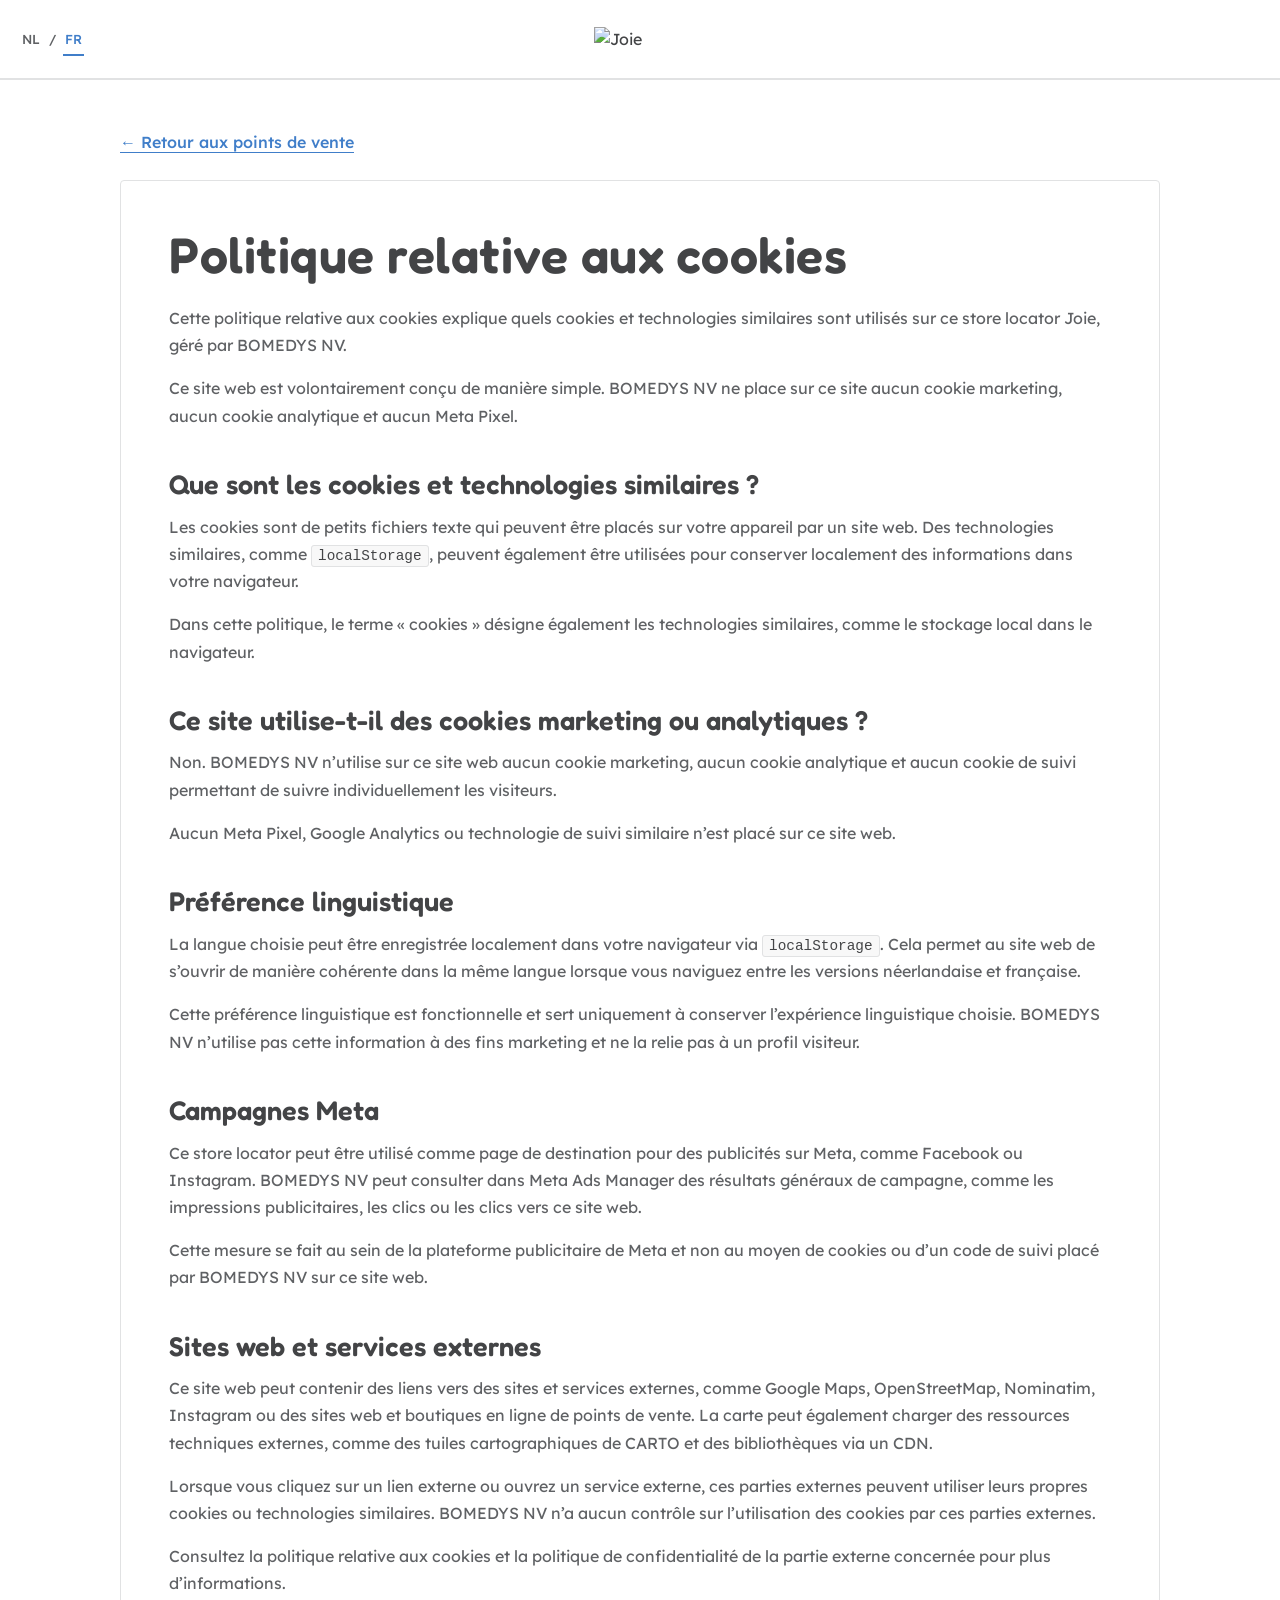
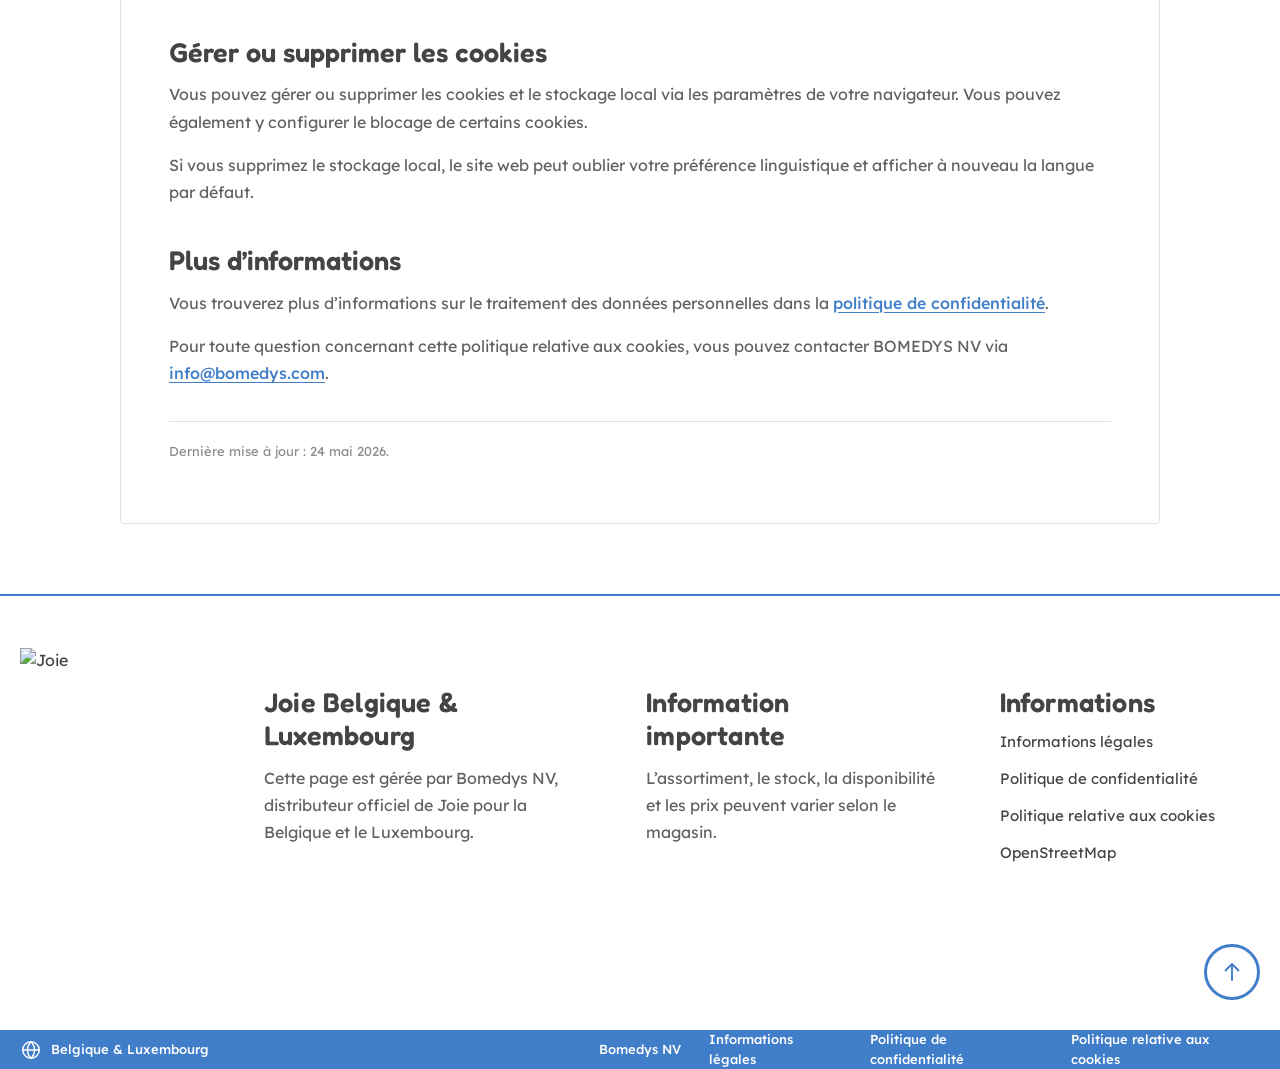
==== cookies-fr.html @ 5fff24c4 "Add files via upload" ====
<!DOCTYPE html>

<html lang="fr">
<head>
<meta charset="utf-8"/>
<meta content="width=device-width, initial-scale=1.0" name="viewport"/>
<title>Politique relative aux cookies | Points de vente Joie Belgique et Luxembourg</title>
<meta content="Politique relative aux cookies du store locator Joie pour la Belgique et le Luxembourg, géré par BOMEDYS NV." name="description"/>
<meta content="noindex, follow" name="robots"/>




<link href="https://fonts.googleapis.com" rel="preconnect"/><link crossorigin="" href="https://fonts.gstatic.com" rel="preconnect"/><link href="https://fonts.googleapis.com/css2?family=Fredoka:wght@400;500;600;700&amp;family=Lexend:wght@300;400;500;600;700&amp;display=swap" rel="stylesheet"/><link href="./joie-design-system.css" rel="stylesheet"/><link href="./joie-legal-pages.css" rel="stylesheet"/></head>
<body class="joie-legal-page">

<header class="joie-site-header">
<div class="joie-utility-bar">
<div class="joie-utility-inner">
<nav aria-label="Choix de langue" class="joie-language-switch">
<a class="" href="./cookies.html" hreflang="nl" lang="nl">NL</a>
<span aria-hidden="true">/</span>
<a class="active" href="./cookies-fr.html" hreflang="fr" lang="fr" aria-current="page">FR</a>
</nav>
<a aria-label="Joie" class="joie-main-logo" href="./index-fr.html">
<img alt="Joie" src="./assets/joie-logo.webp"/>
</a>
</div>
</div>
</header>

<main class="page">
<a class="back-link" href="./index-fr.html">← Retour aux points de vente</a>
<article class="content-card">
<h1>Politique relative aux cookies</h1>
<p>
        Cette politique relative aux cookies explique quels cookies et technologies similaires sont utilisés sur ce
        store locator Joie, géré par BOMEDYS NV.
      </p>
<p>
        Ce site web est volontairement conçu de manière simple. BOMEDYS NV ne place sur ce site aucun cookie marketing,
        aucun cookie analytique et aucun Meta Pixel.
      </p>
<h2>Que sont les cookies et technologies similaires ?</h2>
<p>
        Les cookies sont de petits fichiers texte qui peuvent être placés sur votre appareil par un site web.
        Des technologies similaires, comme <code>localStorage</code>, peuvent également être utilisées pour conserver
        localement des informations dans votre navigateur.
      </p>
<p>
        Dans cette politique, le terme « cookies » désigne également les technologies similaires, comme le stockage local
        dans le navigateur.
      </p>
<h2>Ce site utilise-t-il des cookies marketing ou analytiques ?</h2>
<p>
        Non. BOMEDYS NV n’utilise sur ce site web aucun cookie marketing, aucun cookie analytique et aucun cookie de suivi
        permettant de suivre individuellement les visiteurs.
      </p>
<p>
        Aucun Meta Pixel, Google Analytics ou technologie de suivi similaire n’est placé sur ce site web.
      </p>
<h2>Préférence linguistique</h2>
<p>
        La langue choisie peut être enregistrée localement dans votre navigateur via <code>localStorage</code>.
        Cela permet au site web de s’ouvrir de manière cohérente dans la même langue lorsque vous naviguez entre
        les versions néerlandaise et française.
      </p>
<p>
        Cette préférence linguistique est fonctionnelle et sert uniquement à conserver l’expérience linguistique choisie.
        BOMEDYS NV n’utilise pas cette information à des fins marketing et ne la relie pas à un profil visiteur.
      </p>
<h2>Campagnes Meta</h2>
<p>
        Ce store locator peut être utilisé comme page de destination pour des publicités sur Meta, comme Facebook ou Instagram.
        BOMEDYS NV peut consulter dans Meta Ads Manager des résultats généraux de campagne, comme les impressions publicitaires,
        les clics ou les clics vers ce site web.
      </p>
<p>
        Cette mesure se fait au sein de la plateforme publicitaire de Meta et non au moyen de cookies ou d’un code de suivi
        placé par BOMEDYS NV sur ce site web.
      </p>
<h2>Sites web et services externes</h2>
<p>
        Ce site web peut contenir des liens vers des sites et services externes, comme Google Maps, OpenStreetMap,
        Nominatim, Instagram ou des sites web et boutiques en ligne de points de vente. La carte peut également charger
        des ressources techniques externes, comme des tuiles cartographiques de CARTO et des bibliothèques via un CDN.
      </p>
<p>
        Lorsque vous cliquez sur un lien externe ou ouvrez un service externe, ces parties externes peuvent utiliser
        leurs propres cookies ou technologies similaires. BOMEDYS NV n’a aucun contrôle sur l’utilisation des cookies
        par ces parties externes.
      </p>
<p>
        Consultez la politique relative aux cookies et la politique de confidentialité de la partie externe concernée
        pour plus d’informations.
      </p>
<h2>Gérer ou supprimer les cookies</h2>
<p>
        Vous pouvez gérer ou supprimer les cookies et le stockage local via les paramètres de votre navigateur.
        Vous pouvez également y configurer le blocage de certains cookies.
      </p>
<p>
        Si vous supprimez le stockage local, le site web peut oublier votre préférence linguistique et afficher à nouveau
        la langue par défaut.
      </p>
<h2>Plus d’informations</h2>
<p>
        Vous trouverez plus d’informations sur le traitement des données personnelles dans la
        <a href="./privacy-fr.html">politique de confidentialité</a>.
      </p>
<p>
        Pour toute question concernant cette politique relative aux cookies, vous pouvez contacter BOMEDYS NV via
        <a href="mailto:info@bomedys.com">info@bomedys.com</a>.
      </p>
<p class="small-note">
        Dernière mise à jour : 24 mai 2026.
      </p>
</article>
</main>

<footer class="site-footer">
<div class="joie-footer-rule"></div>
<div class="joie-footer-main">
<section aria-label="Joie" class="joie-footer-brand">
<img alt="Joie" src="./assets/joie-logo.webp"/>
</section>
<section class="joie-footer-column">
<h2>Joie Belgique &amp; Luxembourg</h2>
<p class="footer-official">Cette page est gérée par Bomedys NV, distributeur officiel de Joie pour la Belgique et le Luxembourg.</p>
</section>
<section class="joie-footer-column">
<h2>Information importante</h2>
<p class="footer-disclaimer">L’assortiment, le stock, la disponibilité et les prix peuvent varier selon le magasin.</p>
</section>
<section class="joie-footer-column joie-footer-links-column">
<h2>Informations</h2>
<nav aria-label="Informations" class="footer-links"><a href="./info-fr.html">Informations légales</a><a href="./privacy-fr.html">Politique de confidentialité</a><a href="./cookies-fr.html">Politique relative aux cookies</a><a href="./openstreetmap-fr.html">OpenStreetMap</a></nav>
</section>
</div>
<button aria-label="Retour en haut" class="joie-back-to-top" data-joie-back-to-top="" type="button"><svg aria-hidden="true" viewbox="0 0 24 24"><path d="M12 20V4M5.5 10.5 12 4l6.5 6.5"></path></svg></button>
<div class="joie-footer-bottom">
<div class="joie-footer-bottom-inner">
<span class="joie-footer-region"><svg aria-hidden="true" viewbox="0 0 24 24"><circle cx="12" cy="12" r="9"></circle><path d="M3 12h18M12 3c2.5 2.5 3.8 5.5 3.8 9S14.5 18.5 12 21M12 3C9.5 5.5 8.2 8.5 8.2 12S9.5 18.5 12 21"></path></svg><span>Belgique &amp; Luxembourg</span></span>
<span class="joie-footer-owner">Bomedys NV</span>
<nav aria-label="Informations"><a href="./info-fr.html">Informations légales</a><a href="./privacy-fr.html">Politique de confidentialité</a><a href="./cookies-fr.html">Politique relative aux cookies</a></nav>
</div>
</div>
</footer>

<script>
    try { window.localStorage.setItem('joie_language', 'fr'); } catch (error) {}
  </script>
<script src="./joie-shell.js"></script></body>
</html>
---- joie-design-system.css ----
/*
 * Joie BeLux Store Locator - shared brand shell
 * Based on the supplied Joie design system and brand references.
 * The header intentionally contains only the Joie logo and NL/FR language choice.
 * No proprietary font binaries are bundled.
 */

:root {
  --joie-slate-900: #212122;
  --joie-slate-800: #2f3031;
  --joie-slate-700: #434446;
  --joie-slate-600: #5f6164;
  --joie-slate-500: #898b8e;
  --joie-slate-400: #c4c5c7;
  --joie-slate-300: #e1e2e3;
  --joie-slate-200: #f0f0f1;
  --joie-slate-100: #f8f8f8;
  --joie-periwinkle-900: #0e1e32;
  --joie-periwinkle-800: #142b47;
  --joie-periwinkle-700: #1d3d65;
  --joie-periwinkle-600: #295891;
  --joie-periwinkle-500: #3777c4;
  --joie-action-blue: #407ec9;
  --joie-periwinkle-300: #cfdff2;
  --joie-periwinkle-200: #e7eff8;
  --joie-periwinkle-100: #f3f7fc;
  --joie-mango-900: #573d00;
  --joie-mango-700: #926600;
  --joie-mango-500: #f2a900;
  --joie-mango-400: #ffcd58;
  --joie-mango-200: #ffebbe;
  --joie-mango-100: #fff3d6;
  --joie-mango-50: #fff7e5;
  --joie-mint-900: #25675a;
  --joie-mint-300: #dcf3ee;
  --joie-mint-200: #e9f7f4;
  --joie-mint-100: #f1faf8;
  --joie-cherry-700: #b9071f;
  --joie-cherry-50: #feeef0;
  --joie-ivory-500: #f7f4f0;
  --joie-white: #fff;

  --joie-font-body: "Lexend", -apple-system, BlinkMacSystemFont, "Segoe UI", sans-serif;
  --joie-font-heading: "Mikado", "Fredoka", "Lexend", sans-serif;
  --joie-font-signature: "Colfax", "Lexend", sans-serif;

  --joie-shell-width: 1280px;
  --joie-page-gutter: clamp(20px, 4vw, 64px);
  --joie-radius: 4px;
  --joie-header-height: 78px;
  --joie-focus: 0 0 0 4px rgba(64, 126, 201, .22);
}

*,
*::before,
*::after {
  box-sizing: border-box;
}

html {
  min-width: 320px;
  scroll-behavior: smooth;
  scroll-padding-top: calc(var(--joie-header-height) + 24px);
  color-scheme: light;
}

body {
  margin: 0;
  min-height: 100vh;
  background: var(--joie-white);
  color: var(--joie-slate-700);
  font-family: var(--joie-font-body);
  font-size: 16px;
  font-weight: 400;
  line-height: 1.5;
  -webkit-font-smoothing: antialiased;
  text-rendering: optimizeLegibility;
}

img,
svg {
  display: block;
  max-width: 100%;
}

button,
input,
select,
textarea {
  font: inherit;
}

button,
a {
  -webkit-tap-highlight-color: transparent;
}

a {
  color: inherit;
}

a:focus-visible,
button:focus-visible,
input:focus-visible,
select:focus-visible,
textarea:focus-visible {
  outline: none;
  box-shadow: var(--joie-focus);
}

[hidden] {
  display: none !important;
}

/* Simplified sticky header: language choice plus centered Joie logo only. */

.joie-site-header {
  position: sticky;
  top: 0;
  z-index: 1200;
  width: 100%;
  border-bottom: 2px solid var(--joie-slate-300);
  background: var(--joie-white);
}

.joie-utility-bar,
.joie-utility-inner {
  height: var(--joie-header-height);
}

.joie-utility-inner {
  position: relative;
  width: min(calc(100% - 40px), var(--joie-shell-width));
  margin: 0 auto;
  display: flex;
  align-items: center;
}

.joie-main-logo {
  position: absolute;
  left: 50%;
  top: 50%;
  width: 92px;
  height: 44px;
  display: grid;
  place-items: center;
  transform: translate(-50%, -50%);
  text-decoration: none;
}

.joie-main-logo img {
  width: 92px;
  height: auto;
}

.joie-language-switch {
  min-width: 96px;
  display: inline-flex;
  align-items: center;
  gap: 7px;
  color: var(--joie-slate-600);
  font-size: 13px;
  font-weight: 500;
  line-height: 1;
}

.joie-language-switch a {
  padding: 10px 2px 8px;
  border-bottom: 2px solid transparent;
  color: inherit;
  text-decoration: none;
}

.joie-language-switch a:hover,
.joie-language-switch a.active {
  border-bottom-color: var(--joie-action-blue);
  color: var(--joie-action-blue);
}

/* Footer */

.site-footer {
  position: relative;
  margin-top: auto;
  background: var(--joie-white);
  color: var(--joie-slate-700);
}

.joie-footer-rule {
  height: 2px;
  margin: 0;
  background: var(--joie-action-blue);
}

.joie-footer-main {
  width: min(calc(100% - 40px), var(--joie-shell-width));
  min-height: 434px;
  margin: 0 auto;
  padding: 52px 0 70px;
  display: grid;
  grid-template-columns: 180px 1.1fr 1fr .9fr;
  gap: clamp(42px, 5vw, 86px);
  align-items: start;
}

.joie-footer-brand img {
  width: 112px;
  height: auto;
}

.joie-footer-column h2 {
  margin: 0 0 24px;
  color: var(--joie-action-blue);
  font-family: var(--joie-font-heading);
  font-size: 18px;
  font-weight: 600;
  letter-spacing: .2px;
  line-height: 1.3;
}

.joie-footer-column p {
  margin: 0;
  color: var(--joie-slate-600);
  font-size: 14px;
  line-height: 1.75;
}

.joie-footer-links-column .footer-links {
  display: grid;
  align-items: start;
  gap: 16px;
}

.joie-footer-links-column .footer-links a {
  width: fit-content;
  color: var(--joie-slate-700);
  font-size: 15px;
  line-height: 1.4;
  text-decoration: none;
}

.joie-footer-links-column .footer-links a:hover {
  color: var(--joie-action-blue);
  text-decoration: underline;
  text-underline-offset: 4px;
}

.joie-back-to-top {
  position: absolute;
  right: max(20px, calc((100% - var(--joie-shell-width)) / 2));
  bottom: 70px;
  width: 56px;
  height: 56px;
  padding: 13px;
  border: 3px solid var(--joie-action-blue);
  border-radius: 50%;
  display: grid;
  place-items: center;
  background: var(--joie-white);
  color: var(--joie-action-blue);
  cursor: pointer;
}

.joie-back-to-top:hover {
  background: var(--joie-periwinkle-100);
}

.joie-back-to-top svg {
  width: 24px;
  height: 24px;
  fill: none;
  stroke: currentColor;
  stroke-width: 1.85;
  stroke-linecap: round;
  stroke-linejoin: round;
}

.joie-footer-bottom {
  min-height: 40px;
  display: flex;
  align-items: center;
  background: var(--joie-action-blue);
  color: var(--joie-white);
}

.joie-footer-bottom-inner {
  width: min(calc(100% - 40px), var(--joie-shell-width));
  min-height: 40px;
  margin: 0 auto;
  display: grid;
  grid-template-columns: 1fr auto 1fr;
  align-items: center;
  gap: 28px;
  font-size: 13px;
  font-weight: 500;
}

.joie-footer-region {
  display: inline-flex;
  align-items: center;
  gap: 9px;
}

.joie-footer-region svg {
  width: 22px;
  height: 22px;
  fill: none;
  stroke: currentColor;
  stroke-width: 1.6;
  stroke-linecap: round;
  stroke-linejoin: round;
}

.joie-footer-owner {
  text-align: center;
}

.joie-footer-bottom nav {
  display: flex;
  justify-content: flex-end;
  gap: 28px;
}

.joie-footer-bottom a {
  color: inherit;
  text-decoration: none;
}

.joie-footer-bottom a:hover {
  text-decoration: underline;
  text-underline-offset: 3px;
}

@media (max-width: 980px) {
  :root {
    --joie-header-height: 64px;
  }

  .joie-utility-inner {
    width: calc(100% - 28px);
  }

  .joie-main-logo {
    width: 74px;
    height: 40px;
  }

  .joie-main-logo img {
    width: 74px;
  }

  .joie-language-switch {
    min-width: 82px;
    gap: 5px;
    font-size: 12px;
  }

  .joie-language-switch a {
    padding-inline: 1px;
  }

  .joie-footer-main {
    grid-template-columns: 130px 1fr 1fr;
    gap: 38px;
  }

  .joie-footer-links-column {
    grid-column: 2 / -1;
  }
}

@media (max-width: 720px) {
  .joie-footer-main {
    min-height: 0;
    padding: 38px 0 86px;
    grid-template-columns: 1fr;
    gap: 32px;
  }

  .joie-footer-links-column {
    grid-column: auto;
  }

  .joie-footer-brand img {
    width: 92px;
  }

  .joie-footer-column h2 {
    margin-bottom: 12px;
  }

  .joie-back-to-top {
    right: 20px;
    bottom: 94px;
    width: 50px;
    height: 50px;
  }

  .joie-footer-bottom-inner {
    padding: 14px 0;
    grid-template-columns: 1fr;
    gap: 9px;
    justify-items: start;
  }

  .joie-footer-owner {
    text-align: left;
  }

  .joie-footer-bottom nav {
    flex-wrap: wrap;
    justify-content: flex-start;
    gap: 9px 18px;
  }
}

@media (prefers-reduced-motion: reduce) {
  *,
  *::before,
  *::after {
    scroll-behavior: auto !important;
    transition-duration: .01ms !important;
    animation-duration: .01ms !important;
    animation-iteration-count: 1 !important;
  }
}
---- joie-legal-pages.css ----
.joie-legal-page {
  min-height: 100vh;
  display: flex;
  flex-direction: column;
}

.joie-legal-page .page {
  width: min(calc(100% - 40px), 1040px);
  margin: 0 auto;
  padding: 50px 0 70px;
  flex: 1 0 auto;
}

.joie-legal-page .back-link {
  width: fit-content;
  margin: 0 0 26px;
  display: inline-flex;
  align-items: center;
  color: var(--joie-action-blue);
  font-size: 16px;
  font-weight: 500;
  text-decoration: underline;
  text-underline-offset: 4px;
}

.joie-legal-page .back-link:hover {
  color: var(--joie-periwinkle-700);
}

.joie-legal-page .content-card {
  padding: 44px 48px;
  border: 1px solid var(--joie-slate-300);
  border-radius: var(--joie-radius);
  background: var(--joie-white);
}

.joie-legal-page h1 {
  margin: 0 0 20px;
  color: var(--joie-slate-700);
  font-family: var(--joie-font-heading);
  font-size: clamp(38px, 5vw, 50px);
  font-weight: 600;
  letter-spacing: .5px;
  line-height: 1.2;
}

.joie-legal-page h2 {
  margin: 38px 0 12px;
  color: var(--joie-slate-700);
  font-family: var(--joie-font-heading);
  font-size: 27px;
  font-weight: 600;
  line-height: 1.25;
}

.joie-legal-page p,
.joie-legal-page li {
  color: var(--joie-slate-600);
  font-size: 16px;
  line-height: 1.7;
}

.joie-legal-page p {
  margin: 0 0 16px;
}

.joie-legal-page ul,
.joie-legal-page ol {
  margin: 10px 0 22px;
  padding-left: 24px;
}

.joie-legal-page li + li {
  margin-top: 8px;
}

.joie-legal-page .content-card a {
  color: var(--joie-action-blue);
  font-weight: 500;
  text-decoration: underline;
  text-underline-offset: 3px;
}

.joie-legal-page .content-card a:hover {
  color: var(--joie-periwinkle-700);
}

.joie-legal-page code {
  padding: 2px 6px;
  border: 1px solid var(--joie-slate-300);
  border-radius: 3px;
  background: var(--joie-slate-100);
  color: var(--joie-slate-700);
  font-family: ui-monospace, SFMono-Regular, Menlo, Consolas, monospace;
  font-size: .9em;
}

.joie-legal-page .company-card {
  margin: 18px 0 24px;
  padding: 22px 24px;
  border-left: 5px solid var(--joie-mint-900);
  border-radius: var(--joie-radius);
  background: var(--joie-mint-200);
}

.joie-legal-page .company-card p {
  margin: 0;
  color: var(--joie-mint-900);
}

.joie-legal-page .small-note {
  margin-top: 34px;
  padding-top: 18px;
  border-top: 1px solid var(--joie-slate-300);
  color: var(--joie-slate-500);
  font-size: 13px;
}

@media (max-width: 700px) {
  .joie-legal-page .page {
    width: calc(100% - 28px);
    padding: 34px 0 48px;
  }

  .joie-legal-page .content-card {
    padding: 28px 20px;
  }

  .joie-legal-page h1 {
    font-size: 34px;
  }

  .joie-legal-page h2 {
    margin-top: 30px;
    font-size: 24px;
  }
}
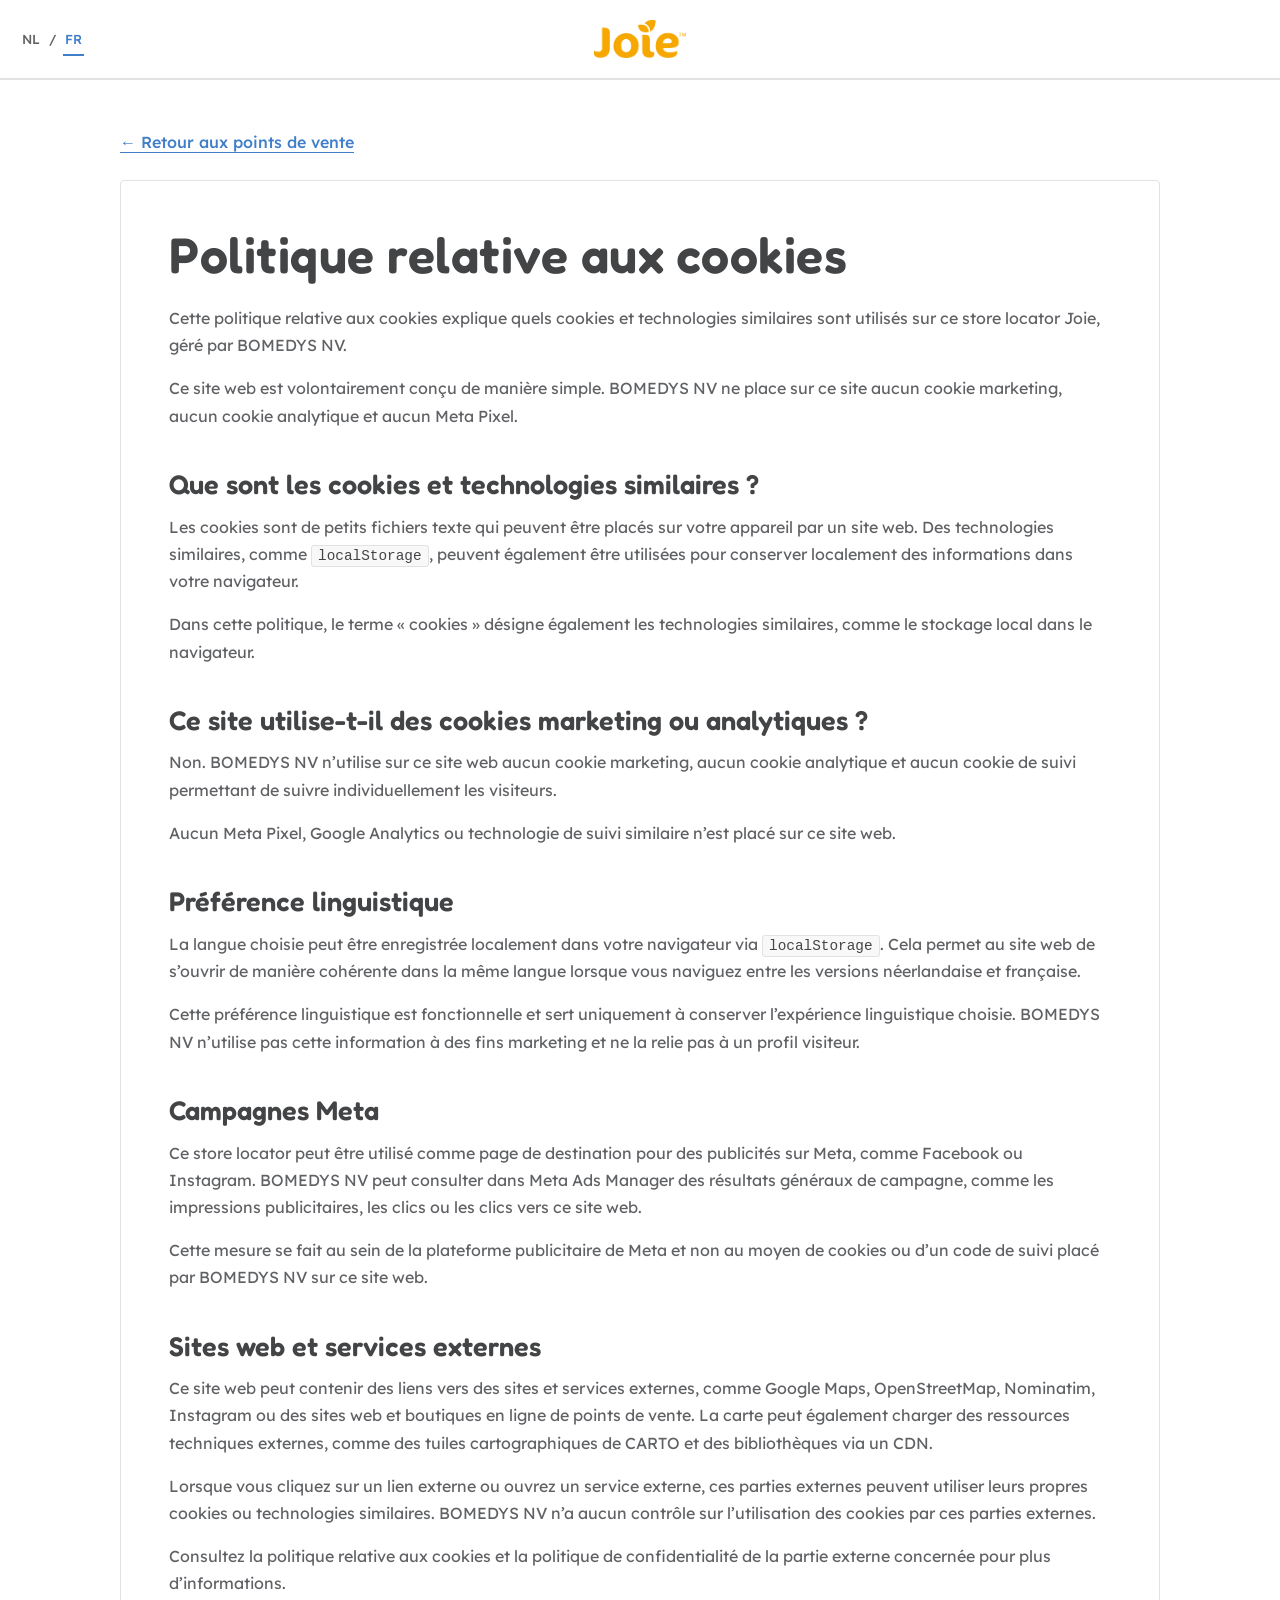
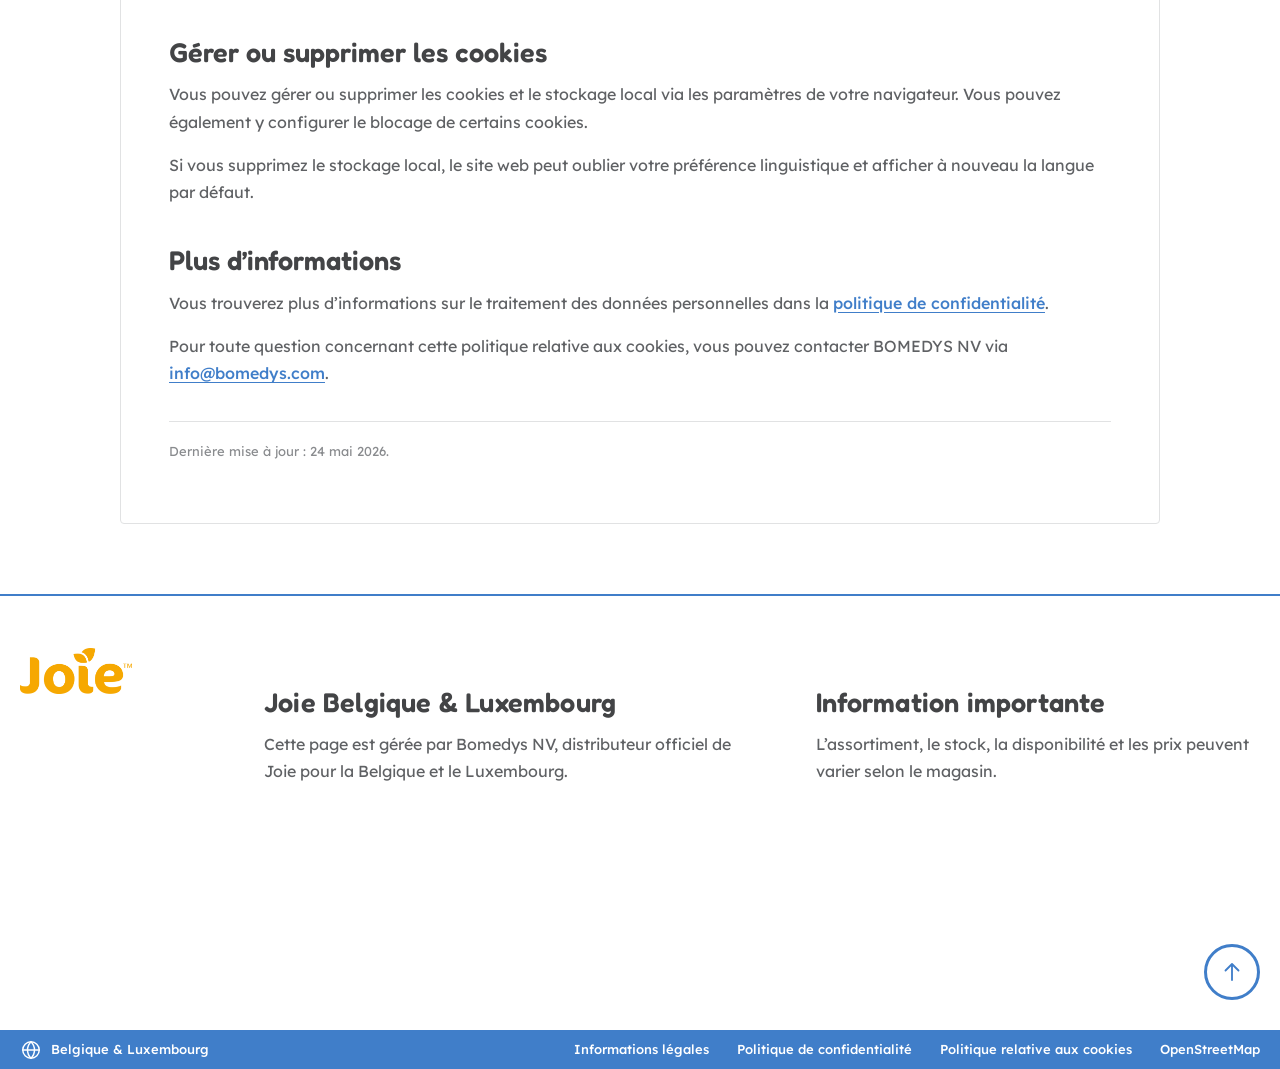
==== commit ecf77cdb: "aanpassing footer" ====
--- a/cookies-fr.html
+++ b/cookies-fr.html
@@ -132,17 +132,12 @@
 <h2>Information importante</h2>
 <p class="footer-disclaimer">L’assortiment, le stock, la disponibilité et les prix peuvent varier selon le magasin.</p>
 </section>
-<section class="joie-footer-column joie-footer-links-column">
-<h2>Informations</h2>
-<nav aria-label="Informations" class="footer-links"><a href="./info-fr.html">Informations légales</a><a href="./privacy-fr.html">Politique de confidentialité</a><a href="./cookies-fr.html">Politique relative aux cookies</a><a href="./openstreetmap-fr.html">OpenStreetMap</a></nav>
-</section>
 </div>
 <button aria-label="Retour en haut" class="joie-back-to-top" data-joie-back-to-top="" type="button"><svg aria-hidden="true" viewbox="0 0 24 24"><path d="M12 20V4M5.5 10.5 12 4l6.5 6.5"></path></svg></button>
 <div class="joie-footer-bottom">
 <div class="joie-footer-bottom-inner">
 <span class="joie-footer-region"><svg aria-hidden="true" viewbox="0 0 24 24"><circle cx="12" cy="12" r="9"></circle><path d="M3 12h18M12 3c2.5 2.5 3.8 5.5 3.8 9S14.5 18.5 12 21M12 3C9.5 5.5 8.2 8.5 8.2 12S9.5 18.5 12 21"></path></svg><span>Belgique &amp; Luxembourg</span></span>
-<span class="joie-footer-owner">Bomedys NV</span>
-<nav aria-label="Informations"><a href="./info-fr.html">Informations légales</a><a href="./privacy-fr.html">Politique de confidentialité</a><a href="./cookies-fr.html">Politique relative aux cookies</a></nav>
+<nav aria-label="Informations"><a href="./info-fr.html">Informations légales</a><a href="./privacy-fr.html">Politique de confidentialité</a><a href="./cookies-fr.html">Politique relative aux cookies</a><a href="./openstreetmap-fr.html">OpenStreetMap</a></nav>
 </div>
 </div>
 </footer>
--- a/joie-design-system.css
+++ b/joie-design-system.css
@@ -198,7 +198,7 @@
   margin: 0 auto;
   padding: 52px 0 70px;
   display: grid;
-  grid-template-columns: 180px 1.1fr 1fr .9fr;
+  grid-template-columns: 180px 1.1fr 1fr;
   gap: clamp(42px, 5vw, 86px);
   align-items: start;
 }
@@ -288,7 +288,7 @@
   min-height: 40px;
   margin: 0 auto;
   display: grid;
-  grid-template-columns: 1fr auto 1fr;
+  grid-template-columns: 1fr auto;
   align-items: center;
   gap: 28px;
   font-size: 13px;
@@ -311,9 +311,6 @@
   stroke-linejoin: round;
 }
 
-.joie-footer-owner {
-  text-align: center;
-}
 
 .joie-footer-bottom nav {
   display: flex;
@@ -362,10 +359,6 @@
   .joie-footer-main {
     grid-template-columns: 130px 1fr 1fr;
     gap: 38px;
-  }
-
-  .joie-footer-links-column {
-    grid-column: 2 / -1;
   }
 }
 
@@ -377,9 +370,6 @@
     gap: 32px;
   }
 
-  .joie-footer-links-column {
-    grid-column: auto;
-  }
 
   .joie-footer-brand img {
     width: 92px;
@@ -403,9 +393,6 @@
     justify-items: start;
   }
 
-  .joie-footer-owner {
-    text-align: left;
-  }
 
   .joie-footer-bottom nav {
     flex-wrap: wrap;
